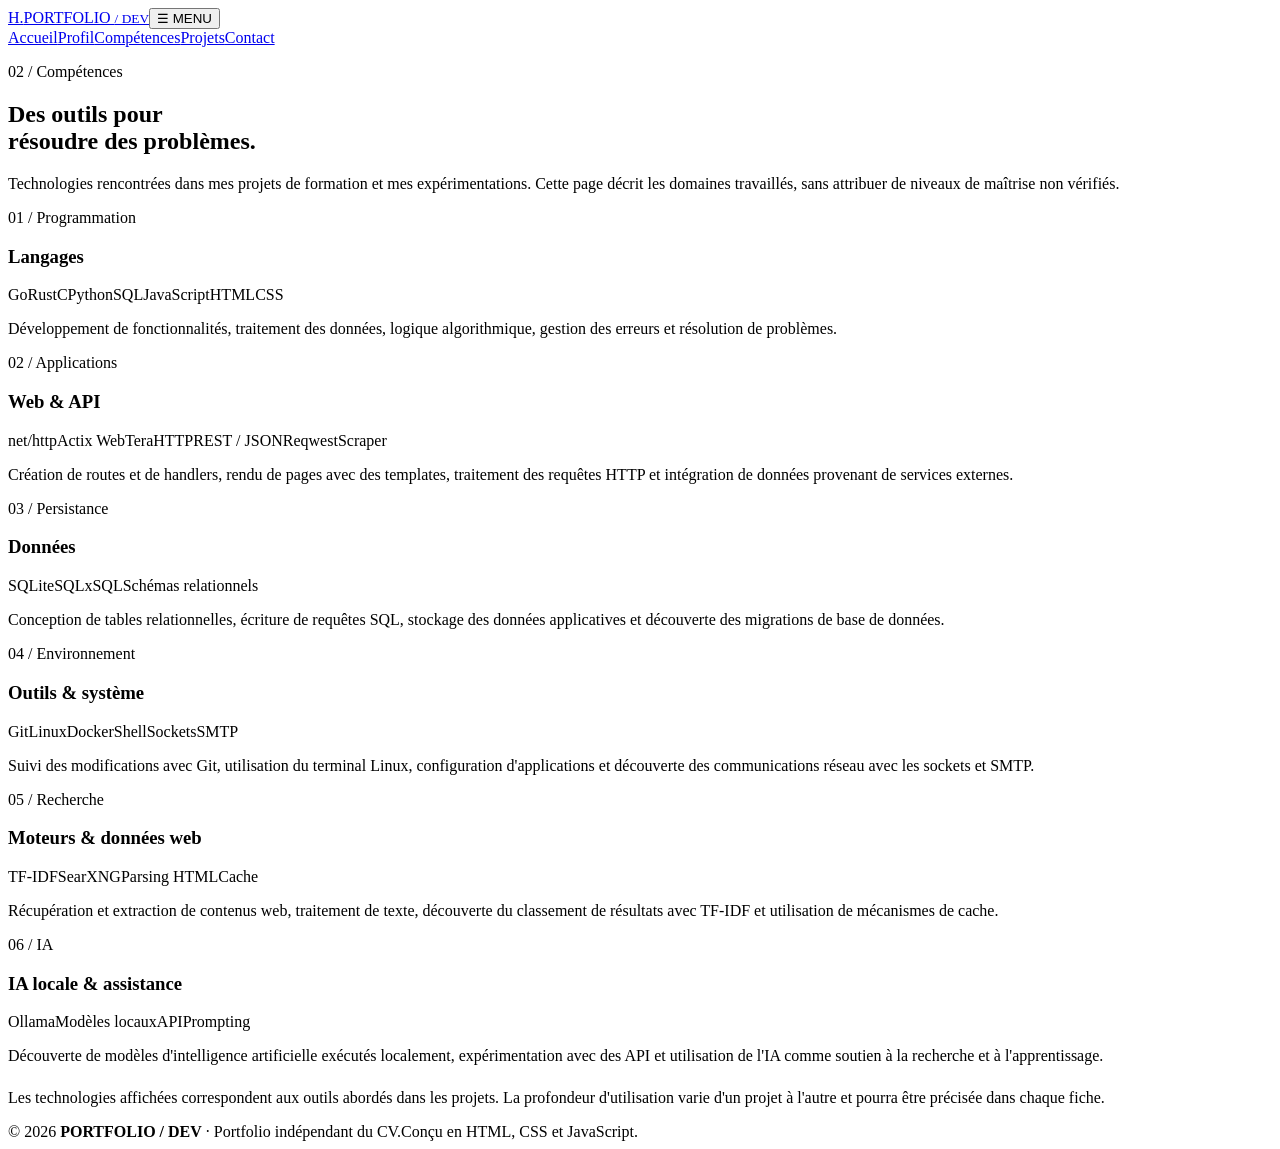
==== competences.html @ 58ba7607 "Add files via upload" ====
<!doctype html>
<html lang="fr">
  <head>
    <meta charset="utf-8" />
    <meta name="viewport" content="width=device-width, initial-scale=1" />
    <meta
      name="description"
      content="Langages, développement web, données et outils utilisés dans les projets."
    />
    <title>Compétences | Portfolio développeur</title>
    <link rel="stylesheet" href="static/css/style.css" />
    <script src="static/js/script.js" defer></script>
  </head>
  <body>
    <header class="site-header">
      <div class="wrap header-inner">
        <a class="brand" href="index.html"
          ><span class="brand-mark">H.</span
          ><span class="brand-name">PORTFOLIO <small>/ DEV</small></span></a
        ><button
          class="menu-toggle"
          aria-label="Ouvrir le menu"
          aria-expanded="false"
        >
          ☰ MENU
        </button>
        <nav class="nav" aria-label="Navigation principale">
          <a href="index.html" class="">Accueil</a
          ><a href="profil.html" class="">Profil</a
          ><a href="competences.html" class="active" aria-current="page"
            >Compétences</a
          ><a href="projets.html" class="">Projets</a
          ><a href="contact.html" class="">Contact</a>
        </nav>
      </div>
    </header>
    <main>
      <section class="wrap page-hero">
        <p class="eyebrow">02 / Compétences</p>
        <h1>Des outils pour<br /><span>résoudre des problèmes.</span></h1>
        <p class="intro">
          Technologies rencontrées dans mes projets de formation et mes
          expérimentations. Cette page décrit les domaines travaillés, sans
          attribuer de niveaux de maîtrise non vérifiés.
        </p>
      </section>
      <section class="section">
        <div class="wrap skill-layout">
          <article class="skill-card">
            <p class="eyebrow">01 / Programmation</p>
            <h3>Langages</h3>
            <div class="tags">
              <span>Go</span><span>Rust</span><span>C</span><span>Python</span
              ><span>SQL</span><span>JavaScript</span><span>HTML</span
              ><span>CSS</span>
            </div>
            <p>
              Développement de fonctionnalités, traitement des données, logique
              algorithmique, gestion des erreurs et résolution de problèmes.
            </p>
          </article>
          <article class="skill-card">
            <p class="eyebrow">02 / Applications</p>
            <h3>Web & API</h3>
            <div class="tags">
              <span>net/http</span><span>Actix Web</span><span>Tera</span
              ><span>HTTP</span><span>REST / JSON</span><span>Reqwest</span
              ><span>Scraper</span>
            </div>
            <p>
              Création de routes et de handlers, rendu de pages avec des templates,
              traitement des requêtes HTTP et intégration de données provenant
              de services externes.
            </p>
          </article>
          <article class="skill-card">
            <p class="eyebrow">03 / Persistance</p>
            <h3>Données</h3>
            <div class="tags">
              <span>SQLite</span><span>SQLx</span><span>SQL</span
              ><span>Schémas relationnels</span>
            </div>
            <p>
              Conception de tables relationnelles, écriture de requêtes SQL,
              stockage des données applicatives et découverte des migrations
              de base de données.
            </p>
          </article>
          <article class="skill-card">
            <p class="eyebrow">04 / Environnement</p>
            <h3>Outils & système</h3>
            <div class="tags">
              <span>Git</span><span>Linux</span><span>Docker</span
              ><span>Shell</span><span>Sockets</span><span>SMTP</span>
            </div>
            <p>
              Suivi des modifications avec Git, utilisation du terminal Linux,
              configuration d'applications et découverte des communications
              réseau avec les sockets et SMTP.
            </p>
          </article>
          <article class="skill-card">
            <p class="eyebrow">05 / Recherche</p>
            <h3>Moteurs & données web</h3>
            <div class="tags">
              <span>TF-IDF</span><span>SearXNG</span><span>Parsing HTML</span
              ><span>Cache</span>
            </div>
            <p>
              Récupération et extraction de contenus web, traitement de texte,
              découverte du classement de résultats avec TF-IDF et utilisation
              de mécanismes de cache.
            </p>
          </article>
          <article class="skill-card">
            <p class="eyebrow">06 / IA</p>
            <h3>IA locale & assistance</h3>
            <div class="tags">
              <span>Ollama</span><span>Modèles locaux</span><span>API</span
              ><span>Prompting</span>
            </div>
            <p>
              Découverte de modèles d'intelligence artificielle exécutés localement,
              expérimentation avec des API et utilisation de l'IA comme soutien
              à la recherche et à l'apprentissage.
            </p>
          </article>
        </div>
        <div class="wrap" style="margin-top: 24px">
          <p class="notice">
            Les technologies affichées correspondent aux outils abordés dans les
            projets. La profondeur d'utilisation varie d'un projet à l'autre et
            pourra être précisée dans chaque fiche.
          </p>
        </div>
      </section>
    </main>
    <footer class="site-footer">
      <div class="wrap footer-inner">
        <span
          >© <span data-year>2026</span> <strong>PORTFOLIO / DEV</strong> ·
          Portfolio indépendant du CV.</span
        ><span>Conçu en HTML, CSS et JavaScript.</span>
      </div>
    </footer>
  </body>
</html>
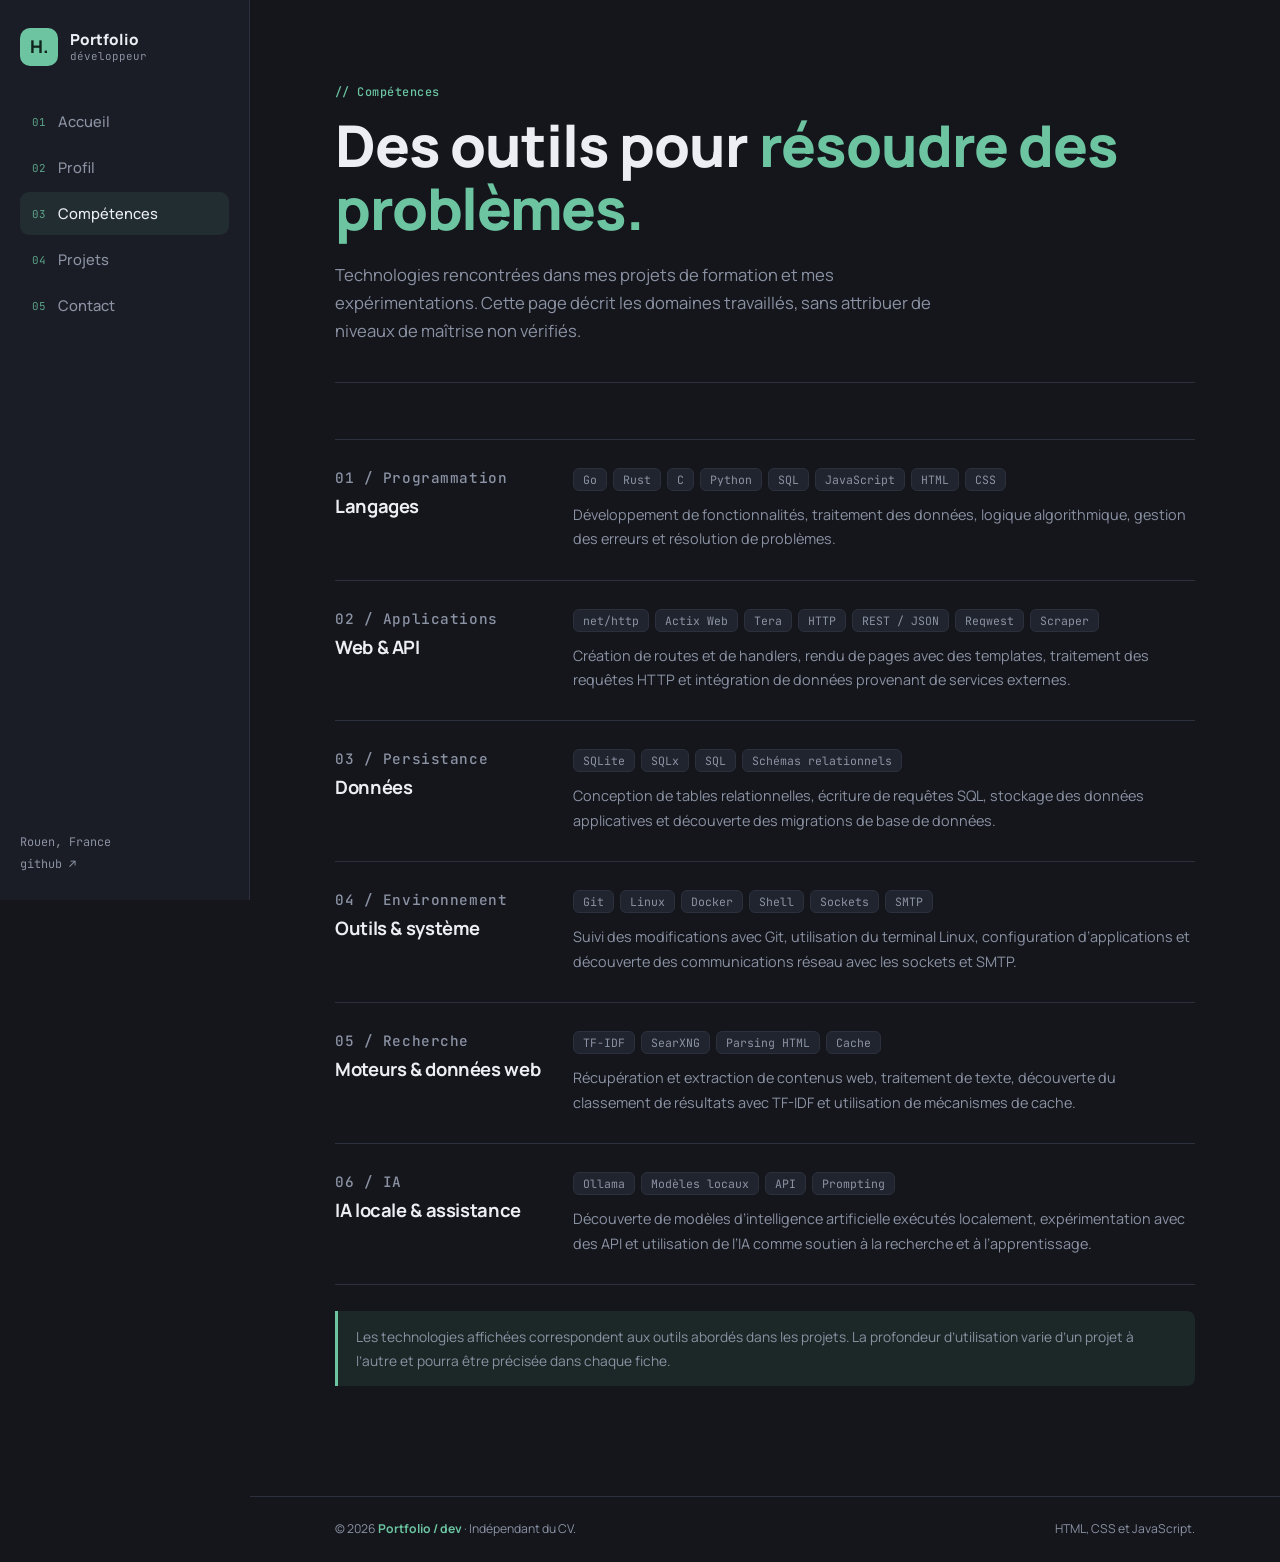
==== commit 7513e50c: "Refactor competences.html structure and content" ====
--- a/competences.html
+++ b/competences.html
@@ -1,147 +1,27 @@
 <!doctype html>
 <html lang="fr">
-  <head>
-    <meta charset="utf-8" />
-    <meta name="viewport" content="width=device-width, initial-scale=1" />
-    <meta
-      name="description"
-      content="Langages, développement web, données et outils utilisés dans les projets."
-    />
-    <title>Compétences | Portfolio développeur</title>
-    <link rel="stylesheet" href="static/css/style.css" />
-    <script src="static/js/script.js" defer></script>
-  </head>
-  <body>
-    <header class="site-header">
-      <div class="wrap header-inner">
-        <a class="brand" href="index.html"
-          ><span class="brand-mark">H.</span
-          ><span class="brand-name">PORTFOLIO <small>/ DEV</small></span></a
-        ><button
-          class="menu-toggle"
-          aria-label="Ouvrir le menu"
-          aria-expanded="false"
-        >
-          ☰ MENU
-        </button>
-        <nav class="nav" aria-label="Navigation principale">
-          <a href="index.html" class="">Accueil</a
-          ><a href="profil.html" class="">Profil</a
-          ><a href="competences.html" class="active" aria-current="page"
-            >Compétences</a
-          ><a href="projets.html" class="">Projets</a
-          ><a href="contact.html" class="">Contact</a>
-        </nav>
-      </div>
-    </header>
-    <main>
-      <section class="wrap page-hero">
-        <p class="eyebrow">02 / Compétences</p>
-        <h1>Des outils pour<br /><span>résoudre des problèmes.</span></h1>
-        <p class="intro">
-          Technologies rencontrées dans mes projets de formation et mes
-          expérimentations. Cette page décrit les domaines travaillés, sans
-          attribuer de niveaux de maîtrise non vérifiés.
-        </p>
-      </section>
-      <section class="section">
-        <div class="wrap skill-layout">
-          <article class="skill-card">
-            <p class="eyebrow">01 / Programmation</p>
-            <h3>Langages</h3>
-            <div class="tags">
-              <span>Go</span><span>Rust</span><span>C</span><span>Python</span
-              ><span>SQL</span><span>JavaScript</span><span>HTML</span
-              ><span>CSS</span>
-            </div>
-            <p>
-              Développement de fonctionnalités, traitement des données, logique
-              algorithmique, gestion des erreurs et résolution de problèmes.
-            </p>
-          </article>
-          <article class="skill-card">
-            <p class="eyebrow">02 / Applications</p>
-            <h3>Web & API</h3>
-            <div class="tags">
-              <span>net/http</span><span>Actix Web</span><span>Tera</span
-              ><span>HTTP</span><span>REST / JSON</span><span>Reqwest</span
-              ><span>Scraper</span>
-            </div>
-            <p>
-              Création de routes et de handlers, rendu de pages avec des templates,
-              traitement des requêtes HTTP et intégration de données provenant
-              de services externes.
-            </p>
-          </article>
-          <article class="skill-card">
-            <p class="eyebrow">03 / Persistance</p>
-            <h3>Données</h3>
-            <div class="tags">
-              <span>SQLite</span><span>SQLx</span><span>SQL</span
-              ><span>Schémas relationnels</span>
-            </div>
-            <p>
-              Conception de tables relationnelles, écriture de requêtes SQL,
-              stockage des données applicatives et découverte des migrations
-              de base de données.
-            </p>
-          </article>
-          <article class="skill-card">
-            <p class="eyebrow">04 / Environnement</p>
-            <h3>Outils & système</h3>
-            <div class="tags">
-              <span>Git</span><span>Linux</span><span>Docker</span
-              ><span>Shell</span><span>Sockets</span><span>SMTP</span>
-            </div>
-            <p>
-              Suivi des modifications avec Git, utilisation du terminal Linux,
-              configuration d'applications et découverte des communications
-              réseau avec les sockets et SMTP.
-            </p>
-          </article>
-          <article class="skill-card">
-            <p class="eyebrow">05 / Recherche</p>
-            <h3>Moteurs & données web</h3>
-            <div class="tags">
-              <span>TF-IDF</span><span>SearXNG</span><span>Parsing HTML</span
-              ><span>Cache</span>
-            </div>
-            <p>
-              Récupération et extraction de contenus web, traitement de texte,
-              découverte du classement de résultats avec TF-IDF et utilisation
-              de mécanismes de cache.
-            </p>
-          </article>
-          <article class="skill-card">
-            <p class="eyebrow">06 / IA</p>
-            <h3>IA locale & assistance</h3>
-            <div class="tags">
-              <span>Ollama</span><span>Modèles locaux</span><span>API</span
-              ><span>Prompting</span>
-            </div>
-            <p>
-              Découverte de modèles d'intelligence artificielle exécutés localement,
-              expérimentation avec des API et utilisation de l'IA comme soutien
-              à la recherche et à l'apprentissage.
-            </p>
-          </article>
-        </div>
-        <div class="wrap" style="margin-top: 24px">
-          <p class="notice">
-            Les technologies affichées correspondent aux outils abordés dans les
-            projets. La profondeur d'utilisation varie d'un projet à l'autre et
-            pourra être précisée dans chaque fiche.
-          </p>
-        </div>
-      </section>
-    </main>
-    <footer class="site-footer">
-      <div class="wrap footer-inner">
-        <span
-          >© <span data-year>2026</span> <strong>PORTFOLIO / DEV</strong> ·
-          Portfolio indépendant du CV.</span
-        ><span>Conçu en HTML, CSS et JavaScript.</span>
-      </div>
-    </footer>
-  </body>
-</html>+<head>
+<meta charset="utf-8" />
+<meta name="viewport" content="width=device-width, initial-scale=1" />
+<meta name="description" content="Langages, développement web, données et outils utilisés dans les projets." />
+<title>Compétences | Portfolio développeur</title>
+<link rel="stylesheet" href="static/css/style.css" />
+<script src="static/js/script.js" defer></script>
+</head>
+<body>
+<aside class="side">
+<a class="brand" href="index.html"><span class="brand-mark">H.</span><span class="brand-name">Portfolio<small>développeur</small></span></a>
+<button class="menu-toggle" aria-label="Ouvrir le menu" aria-expanded="false">☰ Menu</button>
+<nav class="nav" aria-label="Navigation principale"><a href="index.html" data-n="01">Accueil</a><a href="profil.html" data-n="02">Profil</a><a href="competences.html" data-n="03" class="active" aria-current="page">Compétences</a><a href="projets.html" data-n="04">Projets</a><a href="contact.html" data-n="05">Contact</a></nav>
+<div class="side-foot"><span>Rouen, France</span><a href="https://github.com/gghhhyhhh" target="_blank" rel="noopener noreferrer">github ↗</a></div>
+</aside>
+<main>
+<div class="page">
+<section class="head"><p class="kicker">Compétences</p><h1>Des outils pour <em>résoudre des problèmes.</em></h1>
+<p class="lead">Technologies rencontrées dans mes projets de formation et mes expérimentations. Cette page décrit les domaines travaillés, sans attribuer de niveaux de maîtrise non vérifiés.</p></section>
+<section class="section"><div class="spec"><div><p class="kicker">01 / Programmation</p><h3>Langages</h3></div><div><div class="chips"><span>Go</span><span>Rust</span><span>C</span><span>Python</span><span>SQL</span><span>JavaScript</span><span>HTML</span><span>CSS</span></div><p>Développement de fonctionnalités, traitement des données, logique algorithmique, gestion des erreurs et résolution de problèmes.</p></div></div><div class="spec"><div><p class="kicker">02 / Applications</p><h3>Web &amp; API</h3></div><div><div class="chips"><span>net/http</span><span>Actix Web</span><span>Tera</span><span>HTTP</span><span>REST / JSON</span><span>Reqwest</span><span>Scraper</span></div><p>Création de routes et de handlers, rendu de pages avec des templates, traitement des requêtes HTTP et intégration de données provenant de services externes.</p></div></div><div class="spec"><div><p class="kicker">03 / Persistance</p><h3>Données</h3></div><div><div class="chips"><span>SQLite</span><span>SQLx</span><span>SQL</span><span>Schémas relationnels</span></div><p>Conception de tables relationnelles, écriture de requêtes SQL, stockage des données applicatives et découverte des migrations de base de données.</p></div></div><div class="spec"><div><p class="kicker">04 / Environnement</p><h3>Outils &amp; système</h3></div><div><div class="chips"><span>Git</span><span>Linux</span><span>Docker</span><span>Shell</span><span>Sockets</span><span>SMTP</span></div><p>Suivi des modifications avec Git, utilisation du terminal Linux, configuration d’applications et découverte des communications réseau avec les sockets et SMTP.</p></div></div><div class="spec"><div><p class="kicker">05 / Recherche</p><h3>Moteurs &amp; données web</h3></div><div><div class="chips"><span>TF-IDF</span><span>SearXNG</span><span>Parsing HTML</span><span>Cache</span></div><p>Récupération et extraction de contenus web, traitement de texte, découverte du classement de résultats avec TF-IDF et utilisation de mécanismes de cache.</p></div></div><div class="spec"><div><p class="kicker">06 / IA</p><h3>IA locale &amp; assistance</h3></div><div><div class="chips"><span>Ollama</span><span>Modèles locaux</span><span>API</span><span>Prompting</span></div><p>Découverte de modèles d’intelligence artificielle exécutés localement, expérimentation avec des API et utilisation de l’IA comme soutien à la recherche et à l’apprentissage.</p></div></div>
+<p class="notice">Les technologies affichées correspondent aux outils abordés dans les projets. La profondeur d’utilisation varie d’un projet à l’autre et pourra être précisée dans chaque fiche.</p></section></div>
+</main>
+<footer class="site-footer"><div class="page footer-inner"><span>© <span data-year>2026</span> <strong>Portfolio / dev</strong> · Indépendant du CV.</span><span>HTML, CSS et JavaScript.</span></div></footer>
+</body>
+</html>
--- a/static/css/style.css
+++ b/static/css/style.css
@@ -0,0 +1,127 @@
+@import url("https://fonts.googleapis.com/css2?family=Manrope:wght@400;500;600;700;800&family=JetBrains+Mono:wght@400;500&display=swap");
+:root{--bg:#14161c;--panel:#1a1d25;--panel2:#20242e;--text:#d6d9e1;--head:#eceef3;--muted:#8b92a3;--line:#2b303c;--accent:#6cc4a1;--accent-soft:#6cc4a118;--mono:"JetBrains Mono",monospace;--side:250px}
+*{box-sizing:border-box}
+html{scroll-behavior:smooth}
+body{margin:0;background:var(--bg);color:var(--text);font:400 1rem/1.7 "Manrope",Arial,sans-serif}
+a{color:inherit;text-decoration:none}
+button,input,textarea{font:inherit}
+h1,h2,h3{color:var(--head);margin:0;letter-spacing:-.02em}
+/* Barre latérale */
+.side{position:fixed;inset:0 auto 0 0;width:var(--side);padding:28px 20px;display:flex;flex-direction:column;gap:34px;background:var(--panel);border-right:1px solid var(--line);z-index:20}
+.brand{display:flex;align-items:center;gap:12px;font-weight:800;color:var(--head)}
+.brand-mark{display:grid;place-items:center;width:38px;height:38px;border-radius:10px;background:var(--accent);color:#10231c;font-size:1.1rem}
+.brand-name{font-size:.95rem;line-height:1.2}
+.brand small{display:block;color:var(--muted);font:400 .68rem var(--mono)}
+.nav{display:flex;flex-direction:column;gap:3px}
+.nav a{display:flex;gap:12px;align-items:center;padding:9px 12px;border-radius:9px;color:var(--muted);font-size:.92rem;font-weight:500;transition:.2s}
+.nav a:before{content:attr(data-n);font:400 .68rem var(--mono);color:var(--accent);opacity:.8}
+.nav a:hover{color:var(--head);background:var(--panel2)}
+.nav a.active{color:var(--head);background:var(--accent-soft)}
+.side-foot{margin-top:auto;display:grid;gap:6px;font:400 .74rem var(--mono);color:var(--muted)}
+.side-foot a:hover{color:var(--accent)}
+.menu-toggle{display:none;background:none;border:1px solid var(--line);color:var(--text);border-radius:8px;padding:7px 12px;cursor:pointer;font-size:.8rem}
+main,.site-footer{margin-left:var(--side)}
+.page{width:min(860px,calc(100% - 64px));margin:auto}
+/* Textes */
+.kicker{font:500 .74rem var(--mono);color:var(--accent);letter-spacing:.04em;margin:0 0 14px}
+.kicker:before{content:"// "}
+.hero{padding:96px 0 56px}
+.hero h1,.head h1{font-size:clamp(2.2rem,5vw,3.6rem);line-height:1.1;font-weight:800}
+.hero h1 em,.head h1 em,.title em{font-style:normal;color:var(--accent)}
+.lead{max-width:600px;color:var(--muted);font-size:1.04rem;margin:20px 0 0}
+.head{padding:84px 0 36px;border-bottom:1px solid var(--line)}
+.title{font-size:clamp(1.5rem,3vw,2rem);font-weight:700}
+.section{padding:56px 0}
+.section+.section{border-top:1px solid var(--line)}
+.sec-head{display:flex;justify-content:space-between;align-items:end;gap:20px;margin-bottom:26px}
+.sec-head .kicker{margin-bottom:8px}
+/* Boutons et puces */
+.actions{display:flex;flex-wrap:wrap;gap:10px;margin:30px 0 0}
+.btn{display:inline-flex;gap:10px;align-items:center;padding:11px 18px;border-radius:9px;border:1px solid var(--line);font-weight:600;font-size:.88rem;cursor:pointer;color:var(--text);background:transparent;transition:.2s}
+.btn:hover{border-color:var(--accent);color:var(--accent)}
+.btn-primary{background:var(--accent);border-color:var(--accent);color:#10231c}
+.btn-primary:hover{background:#82d3b2;color:#10231c}
+.link{color:var(--accent);font-weight:600;font-size:.86rem}
+.link:hover{text-decoration:underline}
+.chips{display:flex;flex-wrap:wrap;gap:6px;margin-top:12px}
+.chips span{font:400 .72rem var(--mono);padding:3px 9px;border-radius:6px;background:var(--panel2);border:1px solid var(--line);color:var(--muted)}
+/* Fenêtre de code */
+.term{margin-top:44px;background:var(--panel);border:1px solid var(--line);border-radius:12px;overflow:hidden;font:400 .84rem/1.8 var(--mono)}
+.term-bar{padding:10px 16px;border-bottom:1px solid var(--line);color:var(--muted);font-size:.72rem;display:flex;gap:6px;align-items:center}
+.term-bar i{width:9px;height:9px;border-radius:50%;background:var(--line)}
+.term-bar span{margin-left:8px}
+.term pre{margin:0;padding:18px 22px;overflow-x:auto;color:var(--text)}
+.k{color:#c49cde}.s{color:var(--accent)}.c{color:#5d6475}
+/* Lignes de projets */
+.rows{display:grid}
+.row{display:grid;grid-template-columns:56px 1fr auto;gap:18px;align-items:start;padding:24px 14px;border-top:1px solid var(--line);border-radius:4px;transition:.2s}
+.row:last-child{border-bottom:1px solid var(--line)}
+.row:hover{background:var(--panel)}
+.row .idx{font:500 .9rem var(--mono);color:var(--accent);padding-top:5px}
+.row h3{font-size:1.25rem}
+.row p{margin:6px 0 0;color:var(--muted);font-size:.92rem}
+.row .go{font:500 .8rem var(--mono);color:var(--muted);padding-top:6px;transition:.2s}
+.row:hover .go{color:var(--accent);transform:translateX(4px)}
+/* Trois colonnes */
+.trio{display:grid;grid-template-columns:repeat(3,1fr);gap:14px}
+.box{background:var(--panel);border:1px solid var(--line);border-radius:12px;padding:24px}
+.trio .box strong{font:500 .8rem var(--mono);color:var(--accent)}
+.trio .box h3{font-size:1.1rem;margin:10px 0 6px}
+.trio .box p{margin:0 0 14px;color:var(--muted);font-size:.88rem}
+/* Profil */
+.split{display:grid;grid-template-columns:200px 1fr;gap:36px}
+.split>h2{font-size:1.1rem;position:sticky;top:30px;align-self:start;color:var(--accent);font-family:var(--mono);font-weight:500}
+.split p{margin:0 0 16px;color:var(--muted)}
+.vals{display:grid;gap:14px}
+.val{display:grid;grid-template-columns:36px 1fr;gap:12px;padding:20px;background:var(--panel);border:1px solid var(--line);border-radius:12px}
+.val b{font:500 1rem var(--mono);color:var(--accent)}
+.val h3{font-size:1.02rem}
+.val p{margin:6px 0 0;font-size:.86rem}
+/* Compétences */
+.spec{display:grid;grid-template-columns:210px 1fr;gap:28px;padding:28px 0;border-top:1px solid var(--line)}
+.spec:last-of-type{border-bottom:1px solid var(--line)}
+.spec h3{font-size:1.15rem}
+.spec .kicker{margin:0 0 4px}
+.spec .kicker:before{content:""}
+.spec .chips{margin:0 0 12px}
+.spec p{margin:0;color:var(--muted);font-size:.9rem}
+.notice{margin-top:26px;padding:14px 18px;border-left:3px solid var(--accent);background:var(--accent-soft);border-radius:0 8px 8px 0;color:var(--muted);font-size:.86rem}
+/* Fiche projet */
+.two{display:grid;grid-template-columns:1fr 1fr;gap:16px}
+.two h2{font-size:1.2rem;margin-bottom:10px}
+.detail-list{margin:0;padding-left:20px;color:var(--muted);font-size:.9rem}
+.detail-list li{padding:0 0 10px 4px}
+.detail-list li::marker{color:var(--accent)}
+.back{display:inline-block;margin-bottom:22px;font:500 .8rem var(--mono);color:var(--muted)}
+.back:hover{color:var(--accent)}
+/* Contact */
+.contact{display:grid;grid-template-columns:.85fr 1.15fr;gap:28px;align-items:start}
+.contact-list{display:grid;gap:10px;margin-top:20px}
+.contact-item{padding:14px 16px;background:var(--panel);border:1px solid var(--line);border-radius:10px}
+.contact-item span{display:block;font:400 .72rem var(--mono);color:var(--muted)}
+.contact-item strong{overflow-wrap:anywhere;font-size:.92rem;color:var(--head)}
+.contact-form{display:grid;gap:14px}
+.field label{display:block;font-size:.82rem;margin-bottom:6px;color:var(--muted)}
+.field input,.field textarea{width:100%;background:var(--bg);border:1px solid var(--line);border-radius:9px;color:var(--text);padding:11px 13px;outline:none}
+.field input:focus,.field textarea:focus{border-color:var(--accent)}
+.field textarea{min-height:140px;resize:vertical}
+.form-note{margin:0;font-size:.76rem;color:var(--muted)}
+.site-footer{margin-top:40px;border-top:1px solid var(--line);padding:22px 0;color:var(--muted);font-size:.76rem}
+.footer-inner{display:flex;justify-content:space-between;flex-wrap:wrap;gap:12px}
+.footer-inner strong{color:var(--accent)}
+@media(max-width:900px){
+  main,.site-footer{margin-left:0}
+  .side{position:sticky;top:0;inset:auto;width:auto;flex-direction:row;align-items:center;justify-content:space-between;padding:12px 18px;border-right:0;border-bottom:1px solid var(--line)}
+  .side-foot{display:none}
+  .menu-toggle{display:block}
+  .nav{display:none;position:absolute;top:100%;left:0;right:0;background:var(--panel);border-bottom:1px solid var(--line);padding:12px 18px 16px}
+  .nav.open{display:flex}
+  .page{width:calc(100% - 36px)}
+  .hero{padding:56px 0 40px}.head{padding:50px 0 28px}
+  .trio,.two,.contact,.split,.spec{grid-template-columns:1fr}
+  .split{gap:14px}.split>h2{position:static}
+  .spec{gap:10px}
+  .row{grid-template-columns:40px 1fr}
+  .row .go{display:none}
+}
+@media(prefers-reduced-motion:reduce){*{transition:none!important;scroll-behavior:auto!important}}
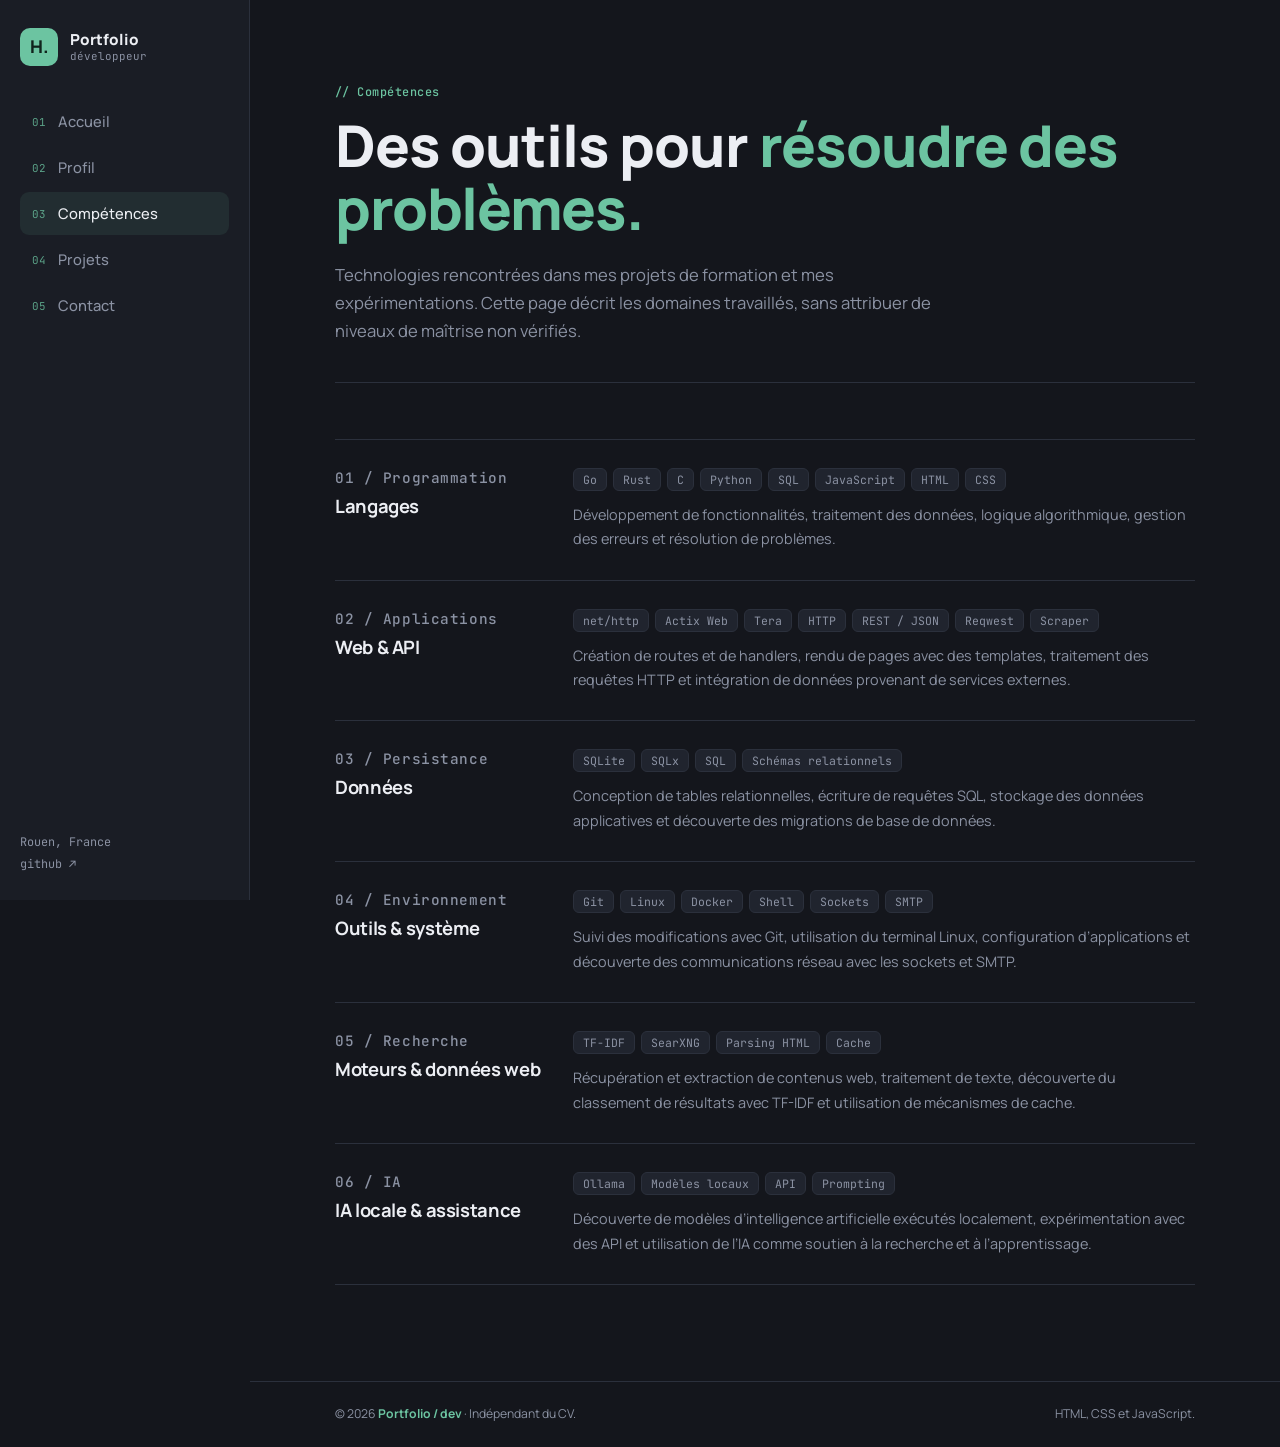
==== commit 90569e18: "Refactor competences section in HTML" ====
--- a/competences.html
+++ b/competences.html
@@ -13,14 +13,13 @@
 <a class="brand" href="index.html"><span class="brand-mark">H.</span><span class="brand-name">Portfolio<small>développeur</small></span></a>
 <button class="menu-toggle" aria-label="Ouvrir le menu" aria-expanded="false">☰ Menu</button>
 <nav class="nav" aria-label="Navigation principale"><a href="index.html" data-n="01">Accueil</a><a href="profil.html" data-n="02">Profil</a><a href="competences.html" data-n="03" class="active" aria-current="page">Compétences</a><a href="projets.html" data-n="04">Projets</a><a href="contact.html" data-n="05">Contact</a></nav>
-<div class="side-foot"><span>Rouen, France</span><a href="https://github.com/gghhhyhhh" target="_blank" rel="noopener noreferrer">github ↗</a></div>
+<div class="side-foot"><span>Rouen, France</span><a href="https://github.com/lgiffard76" target="_blank" rel="noopener noreferrer">github ↗</a></div>
 </aside>
 <main>
 <div class="page">
 <section class="head"><p class="kicker">Compétences</p><h1>Des outils pour <em>résoudre des problèmes.</em></h1>
 <p class="lead">Technologies rencontrées dans mes projets de formation et mes expérimentations. Cette page décrit les domaines travaillés, sans attribuer de niveaux de maîtrise non vérifiés.</p></section>
-<section class="section"><div class="spec"><div><p class="kicker">01 / Programmation</p><h3>Langages</h3></div><div><div class="chips"><span>Go</span><span>Rust</span><span>C</span><span>Python</span><span>SQL</span><span>JavaScript</span><span>HTML</span><span>CSS</span></div><p>Développement de fonctionnalités, traitement des données, logique algorithmique, gestion des erreurs et résolution de problèmes.</p></div></div><div class="spec"><div><p class="kicker">02 / Applications</p><h3>Web &amp; API</h3></div><div><div class="chips"><span>net/http</span><span>Actix Web</span><span>Tera</span><span>HTTP</span><span>REST / JSON</span><span>Reqwest</span><span>Scraper</span></div><p>Création de routes et de handlers, rendu de pages avec des templates, traitement des requêtes HTTP et intégration de données provenant de services externes.</p></div></div><div class="spec"><div><p class="kicker">03 / Persistance</p><h3>Données</h3></div><div><div class="chips"><span>SQLite</span><span>SQLx</span><span>SQL</span><span>Schémas relationnels</span></div><p>Conception de tables relationnelles, écriture de requêtes SQL, stockage des données applicatives et découverte des migrations de base de données.</p></div></div><div class="spec"><div><p class="kicker">04 / Environnement</p><h3>Outils &amp; système</h3></div><div><div class="chips"><span>Git</span><span>Linux</span><span>Docker</span><span>Shell</span><span>Sockets</span><span>SMTP</span></div><p>Suivi des modifications avec Git, utilisation du terminal Linux, configuration d’applications et découverte des communications réseau avec les sockets et SMTP.</p></div></div><div class="spec"><div><p class="kicker">05 / Recherche</p><h3>Moteurs &amp; données web</h3></div><div><div class="chips"><span>TF-IDF</span><span>SearXNG</span><span>Parsing HTML</span><span>Cache</span></div><p>Récupération et extraction de contenus web, traitement de texte, découverte du classement de résultats avec TF-IDF et utilisation de mécanismes de cache.</p></div></div><div class="spec"><div><p class="kicker">06 / IA</p><h3>IA locale &amp; assistance</h3></div><div><div class="chips"><span>Ollama</span><span>Modèles locaux</span><span>API</span><span>Prompting</span></div><p>Découverte de modèles d’intelligence artificielle exécutés localement, expérimentation avec des API et utilisation de l’IA comme soutien à la recherche et à l’apprentissage.</p></div></div>
-<p class="notice">Les technologies affichées correspondent aux outils abordés dans les projets. La profondeur d’utilisation varie d’un projet à l’autre et pourra être précisée dans chaque fiche.</p></section></div>
+<section class="section"><div class="spec"><div><p class="kicker">01 / Programmation</p><h3>Langages</h3></div><div><div class="chips"><span>Go</span><span>Rust</span><span>C</span><span>Python</span><span>SQL</span><span>JavaScript</span><span>HTML</span><span>CSS</span></div><p>Développement de fonctionnalités, traitement des données, logique algorithmique, gestion des erreurs et résolution de problèmes.</p></div></div><div class="spec"><div><p class="kicker">02 / Applications</p><h3>Web &amp; API</h3></div><div><div class="chips"><span>net/http</span><span>Actix Web</span><span>Tera</span><span>HTTP</span><span>REST / JSON</span><span>Reqwest</span><span>Scraper</span></div><p>Création de routes et de handlers, rendu de pages avec des templates, traitement des requêtes HTTP et intégration de données provenant de services externes.</p></div></div><div class="spec"><div><p class="kicker">03 / Persistance</p><h3>Données</h3></div><div><div class="chips"><span>SQLite</span><span>SQLx</span><span>SQL</span><span>Schémas relationnels</span></div><p>Conception de tables relationnelles, écriture de requêtes SQL, stockage des données applicatives et découverte des migrations de base de données.</p></div></div><div class="spec"><div><p class="kicker">04 / Environnement</p><h3>Outils &amp; système</h3></div><div><div class="chips"><span>Git</span><span>Linux</span><span>Docker</span><span>Shell</span><span>Sockets</span><span>SMTP</span></div><p>Suivi des modifications avec Git, utilisation du terminal Linux, configuration d’applications et découverte des communications réseau avec les sockets et SMTP.</p></div></div><div class="spec"><div><p class="kicker">05 / Recherche</p><h3>Moteurs &amp; données web</h3></div><div><div class="chips"><span>TF-IDF</span><span>SearXNG</span><span>Parsing HTML</span><span>Cache</span></div><p>Récupération et extraction de contenus web, traitement de texte, découverte du classement de résultats avec TF-IDF et utilisation de mécanismes de cache.</p></div></div><div class="spec"><div><p class="kicker">06 / IA</p><h3>IA locale &amp; assistance</h3></div><div><div class="chips"><span>Ollama</span><span>Modèles locaux</span><span>API</span><span>Prompting</span></div><p>Découverte de modèles d’intelligence artificielle exécutés localement, expérimentation avec des API et utilisation de l’IA comme soutien à la recherche et à l’apprentissage.</p></div></div></section></div>
 </main>
 <footer class="site-footer"><div class="page footer-inner"><span>© <span data-year>2026</span> <strong>Portfolio / dev</strong> · Indépendant du CV.</span><span>HTML, CSS et JavaScript.</span></div></footer>
 </body>
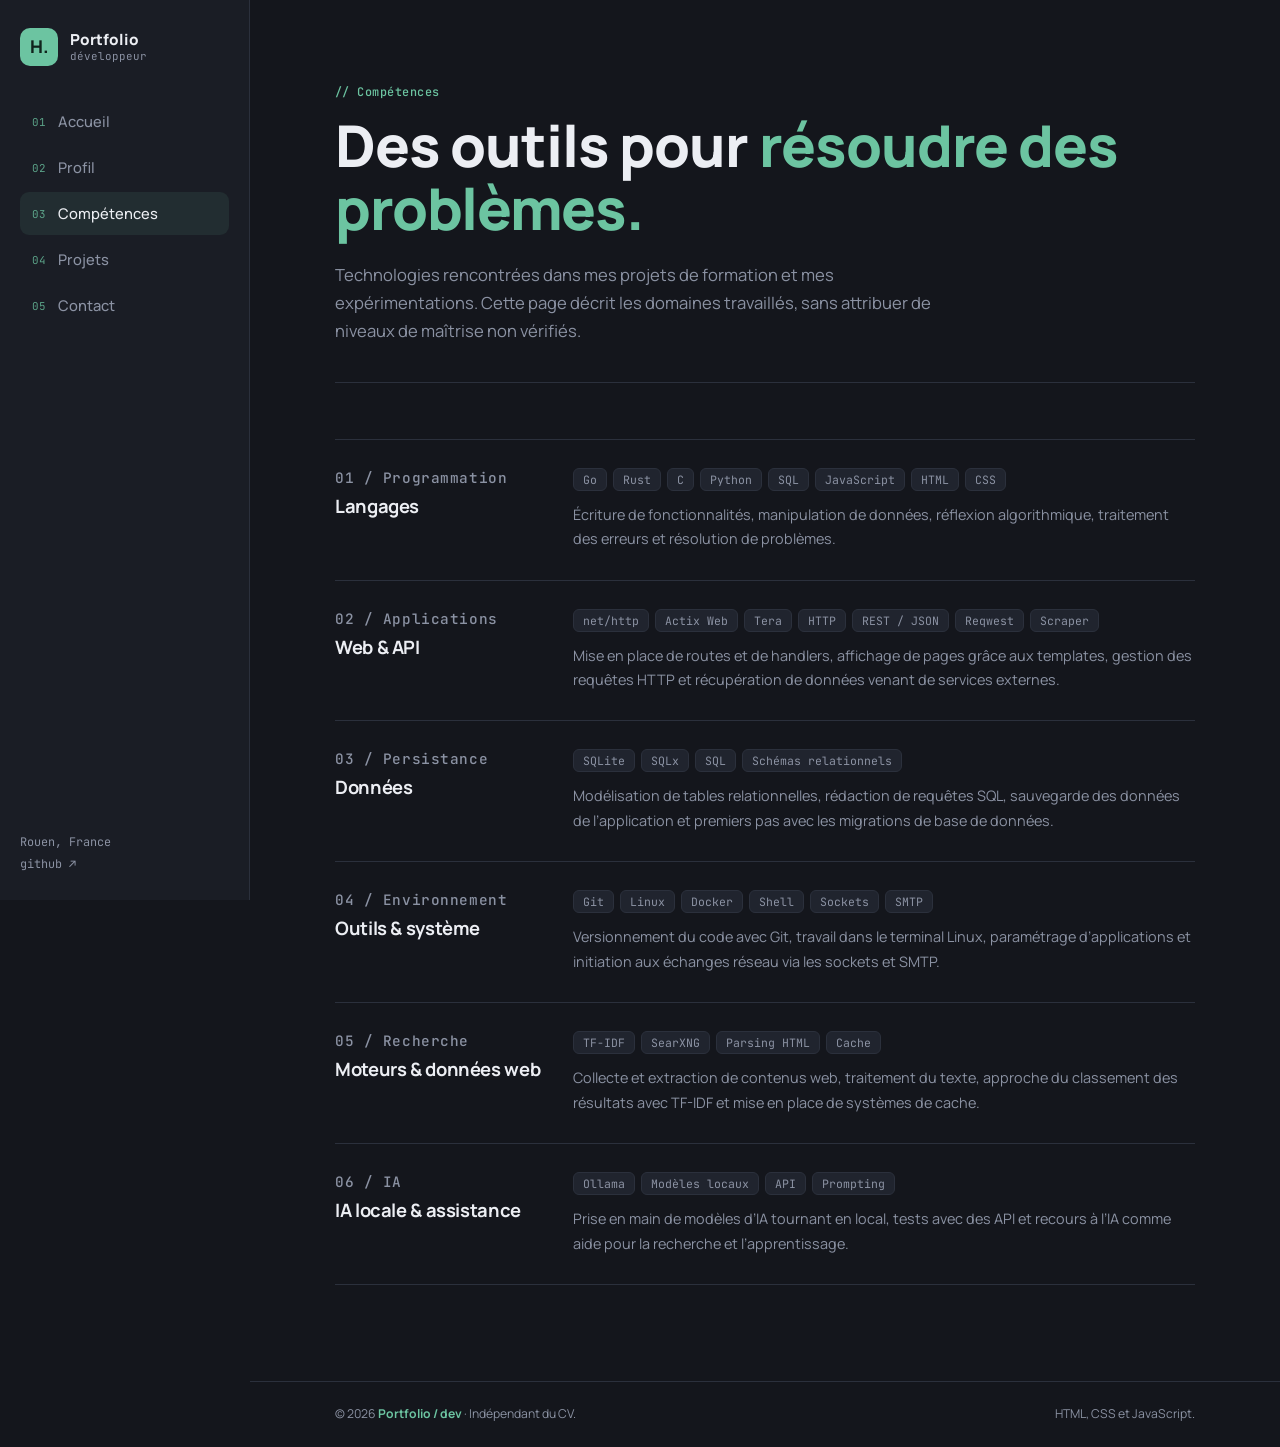
==== commit 009ff18a: "Update competences.html" ====
--- a/competences.html
+++ b/competences.html
@@ -19,7 +19,7 @@
 <div class="page">
 <section class="head"><p class="kicker">Compétences</p><h1>Des outils pour <em>résoudre des problèmes.</em></h1>
 <p class="lead">Technologies rencontrées dans mes projets de formation et mes expérimentations. Cette page décrit les domaines travaillés, sans attribuer de niveaux de maîtrise non vérifiés.</p></section>
-<section class="section"><div class="spec"><div><p class="kicker">01 / Programmation</p><h3>Langages</h3></div><div><div class="chips"><span>Go</span><span>Rust</span><span>C</span><span>Python</span><span>SQL</span><span>JavaScript</span><span>HTML</span><span>CSS</span></div><p>Développement de fonctionnalités, traitement des données, logique algorithmique, gestion des erreurs et résolution de problèmes.</p></div></div><div class="spec"><div><p class="kicker">02 / Applications</p><h3>Web &amp; API</h3></div><div><div class="chips"><span>net/http</span><span>Actix Web</span><span>Tera</span><span>HTTP</span><span>REST / JSON</span><span>Reqwest</span><span>Scraper</span></div><p>Création de routes et de handlers, rendu de pages avec des templates, traitement des requêtes HTTP et intégration de données provenant de services externes.</p></div></div><div class="spec"><div><p class="kicker">03 / Persistance</p><h3>Données</h3></div><div><div class="chips"><span>SQLite</span><span>SQLx</span><span>SQL</span><span>Schémas relationnels</span></div><p>Conception de tables relationnelles, écriture de requêtes SQL, stockage des données applicatives et découverte des migrations de base de données.</p></div></div><div class="spec"><div><p class="kicker">04 / Environnement</p><h3>Outils &amp; système</h3></div><div><div class="chips"><span>Git</span><span>Linux</span><span>Docker</span><span>Shell</span><span>Sockets</span><span>SMTP</span></div><p>Suivi des modifications avec Git, utilisation du terminal Linux, configuration d’applications et découverte des communications réseau avec les sockets et SMTP.</p></div></div><div class="spec"><div><p class="kicker">05 / Recherche</p><h3>Moteurs &amp; données web</h3></div><div><div class="chips"><span>TF-IDF</span><span>SearXNG</span><span>Parsing HTML</span><span>Cache</span></div><p>Récupération et extraction de contenus web, traitement de texte, découverte du classement de résultats avec TF-IDF et utilisation de mécanismes de cache.</p></div></div><div class="spec"><div><p class="kicker">06 / IA</p><h3>IA locale &amp; assistance</h3></div><div><div class="chips"><span>Ollama</span><span>Modèles locaux</span><span>API</span><span>Prompting</span></div><p>Découverte de modèles d’intelligence artificielle exécutés localement, expérimentation avec des API et utilisation de l’IA comme soutien à la recherche et à l’apprentissage.</p></div></div></section></div>
+<section class="section"><div class="spec"><div><p class="kicker">01 / Programmation</p><h3>Langages</h3></div><div><div class="chips"><span>Go</span><span>Rust</span><span>C</span><span>Python</span><span>SQL</span><span>JavaScript</span><span>HTML</span><span>CSS</span></div><p>Écriture de fonctionnalités, manipulation de données, réflexion algorithmique, traitement des erreurs et résolution de problèmes.</p></div></div><div class="spec"><div><p class="kicker">02 / Applications</p><h3>Web &amp; API</h3></div><div><div class="chips"><span>net/http</span><span>Actix Web</span><span>Tera</span><span>HTTP</span><span>REST / JSON</span><span>Reqwest</span><span>Scraper</span></div><p>Mise en place de routes et de handlers, affichage de pages grâce aux templates, gestion des requêtes HTTP et récupération de données venant de services externes.</p></div></div><div class="spec"><div><p class="kicker">03 / Persistance</p><h3>Données</h3></div><div><div class="chips"><span>SQLite</span><span>SQLx</span><span>SQL</span><span>Schémas relationnels</span></div><p>Modélisation de tables relationnelles, rédaction de requêtes SQL, sauvegarde des données de l’application et premiers pas avec les migrations de base de données.</p></div></div><div class="spec"><div><p class="kicker">04 / Environnement</p><h3>Outils &amp; système</h3></div><div><div class="chips"><span>Git</span><span>Linux</span><span>Docker</span><span>Shell</span><span>Sockets</span><span>SMTP</span></div><p>Versionnement du code avec Git, travail dans le terminal Linux, paramétrage d’applications et initiation aux échanges réseau via les sockets et SMTP.</p></div></div><div class="spec"><div><p class="kicker">05 / Recherche</p><h3>Moteurs &amp; données web</h3></div><div><div class="chips"><span>TF-IDF</span><span>SearXNG</span><span>Parsing HTML</span><span>Cache</span></div><p>Collecte et extraction de contenus web, traitement du texte, approche du classement des résultats avec TF-IDF et mise en place de systèmes de cache.</p></div></div><div class="spec"><div><p class="kicker">06 / IA</p><h3>IA locale &amp; assistance</h3></div><div><div class="chips"><span>Ollama</span><span>Modèles locaux</span><span>API</span><span>Prompting</span></div><p>Prise en main de modèles d’IA tournant en local, tests avec des API et recours à l’IA comme aide pour la recherche et l’apprentissage.</p></div></div></section></div>
 </main>
 <footer class="site-footer"><div class="page footer-inner"><span>© <span data-year>2026</span> <strong>Portfolio / dev</strong> · Indépendant du CV.</span><span>HTML, CSS et JavaScript.</span></div></footer>
 </body>
